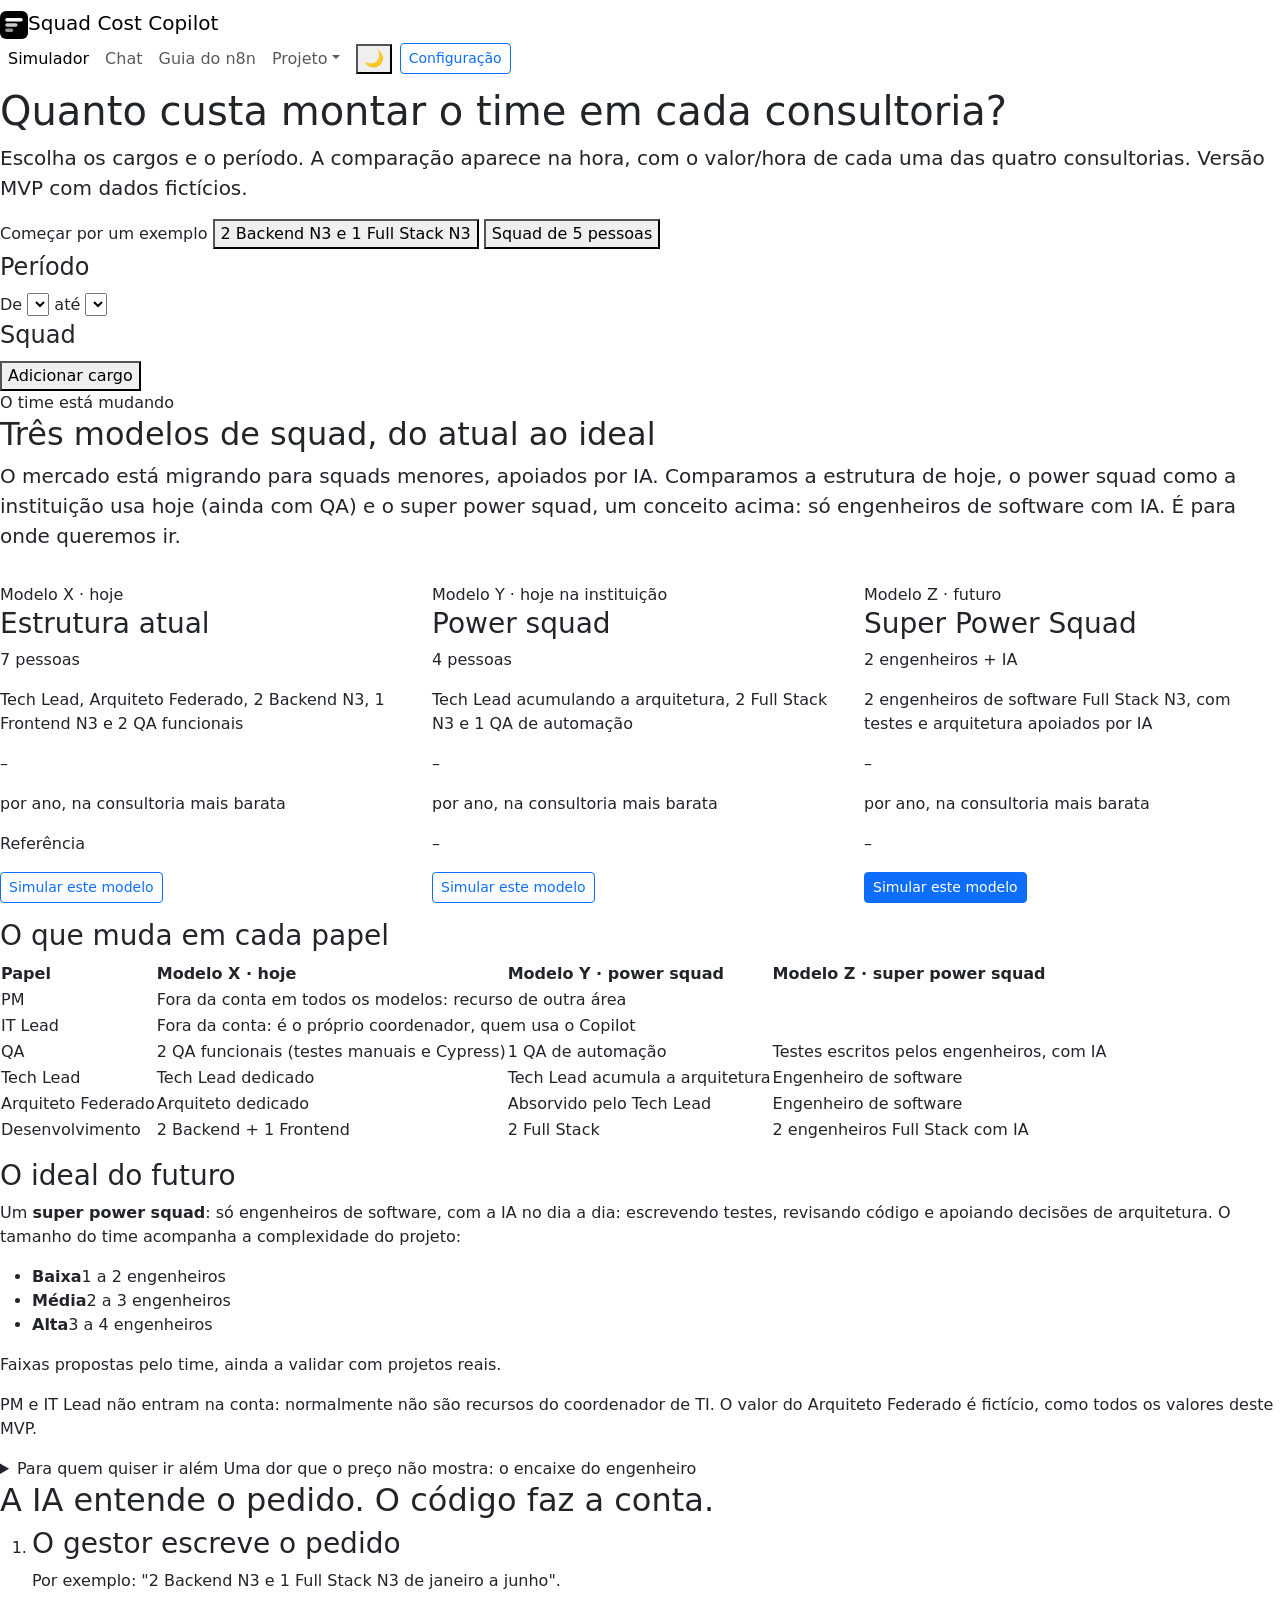
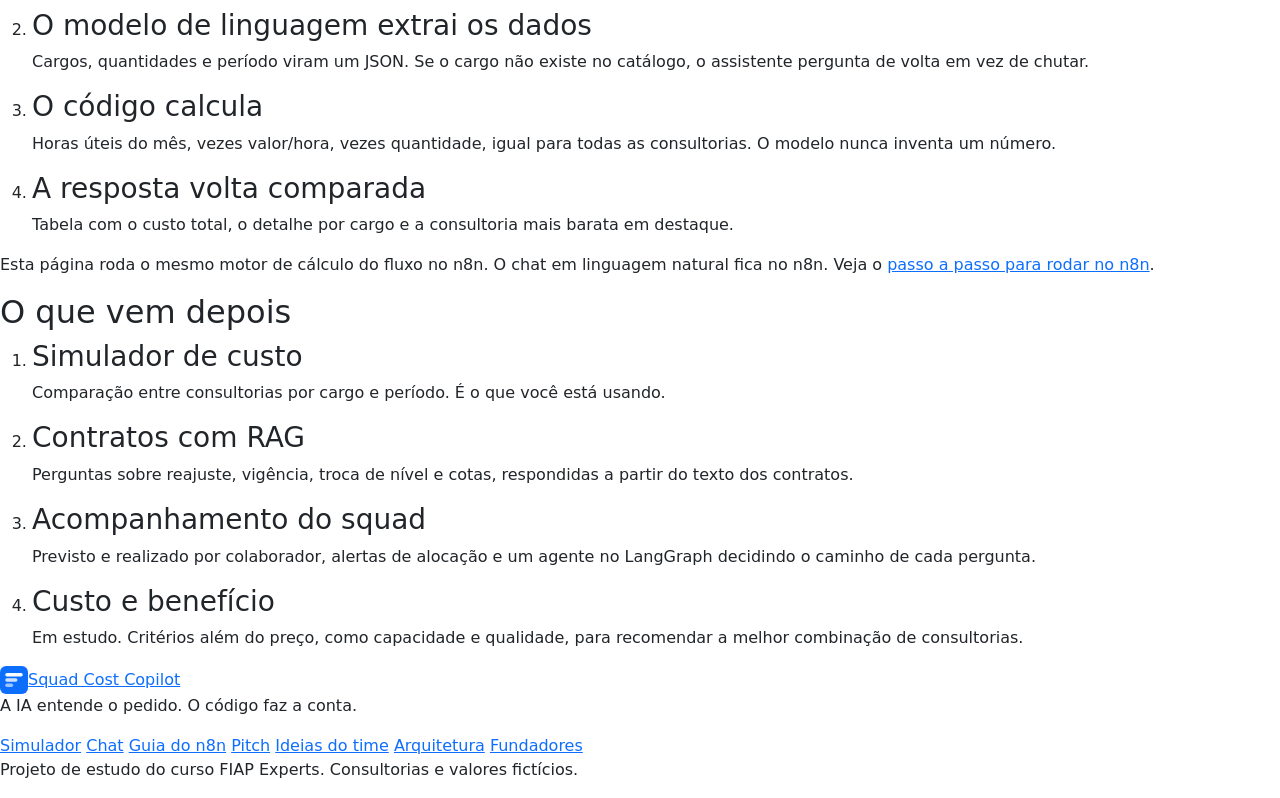
==== web/index.html @ 495649d3 "Adiciona versão agente da home e enxuga botões do simulador Cria web/agente.html, uma home com uma p" ====
<!doctype html>
<html lang="pt-BR">
<head>
  <meta charset="utf-8">
  <script>try{if(localStorage.getItem('tema')==='dark')document.documentElement.setAttribute('data-theme','dark')}catch(e){}</script>
  <meta name="viewport" content="width=device-width, initial-scale=1">
  <title>Squad Cost Copilot</title>
  <meta name="description" content="Compare o custo de montar um time em cada consultoria. A IA entende o pedido, o código faz a conta.">
  <meta property="og:title" content="Squad Cost Copilot">
  <meta property="og:description" content="Compare o custo de montar um time em cada consultoria. A IA entende o pedido, o código faz a conta.">
  <meta property="og:type" content="website">
  <link rel="icon" href="data:image/svg+xml,%3Csvg xmlns='http://www.w3.org/2000/svg' viewBox='0 0 32 32'%3E%3Crect width='32' height='32' rx='7' fill='%231F4FFF'/%3E%3Crect x='6' y='8' width='20' height='4' rx='2' fill='white'/%3E%3Crect x='6' y='14' width='14' height='4' rx='2' fill='white' opacity='.8'/%3E%3Crect x='6' y='20' width='9' height='4' rx='2' fill='white' opacity='.6'/%3E%3C/svg%3E">
  <link rel="preconnect" href="https://fonts.googleapis.com">
  <link rel="preconnect" href="https://fonts.gstatic.com" crossorigin>
  <link href="https://fonts.googleapis.com/css2?family=Bricolage+Grotesque:opsz,wght@12..96,500;12..96,700&family=Instrument+Sans:wght@400;500;600&display=swap" rel="stylesheet">
  <link href="https://cdn.jsdelivr.net/npm/bootstrap@5.3.3/dist/css/bootstrap.min.css" rel="stylesheet" integrity="sha384-QWTKZyjpPEjISv5WaRU9OFeRpok6YctnYmDr5pNlyT2bRjXh0JMhjY6hW+ALEwIH" crossorigin="anonymous">
  <link rel="stylesheet" href="style.css">
</head>
<body>
  <header class="topo sticky-top">
    <nav class="navbar navbar-expand-lg" aria-label="Principal">
      <div class="wrap">
        <a class="navbar-brand marca" href="index.html"><span class="logo"><svg width="28" height="28" viewBox="0 0 32 32" aria-hidden="true"><rect width="32" height="32" rx="7" fill="currentColor"/><rect x="6" y="8" width="20" height="4" rx="2" fill="#fff"/><rect x="6" y="14" width="14" height="4" rx="2" fill="#fff" opacity=".8"/><rect x="6" y="20" width="9" height="4" rx="2" fill="#fff" opacity=".6"/></svg></span>Squad Cost Copilot</a>
        <button class="navbar-toggler" type="button" data-bs-toggle="collapse" data-bs-target="#menu" aria-controls="menu" aria-expanded="false" aria-label="Abrir menu">
          <span class="navbar-toggler-icon"></span>
        </button>
        <div class="collapse navbar-collapse" id="menu">
          <ul class="navbar-nav ms-auto align-items-lg-center">
            <li class="nav-item"><a class="nav-link active" href="index.html" aria-current="page">Simulador</a></li>
            <li class="nav-item"><a class="nav-link" href="chat.html">Chat</a></li>
            <li class="nav-item"><a class="nav-link" href="guia-n8n.html">Guia do n8n</a></li>
            <li class="nav-item dropdown">
              <a class="nav-link dropdown-toggle" href="#" role="button" data-bs-toggle="dropdown" aria-expanded="false">Projeto</a>
              <ul class="dropdown-menu dropdown-menu-end">
                <li><a class="dropdown-item" href="pitch.html">Pitch</a></li>
                <li><a class="dropdown-item" href="ideias.html">Ideias do time</a></li>
                <li><a class="dropdown-item" href="arquitetura.html">Arquitetura</a></li>
                <li><a class="dropdown-item" href="equipe.html">Fundadores</a></li>
              </ul>
            </li>
            <li class="nav-item ms-lg-2"><button type="button" class="btn-tema" id="btn-tema" aria-label="Alternar tema claro e escuro">🌙</button></li>
            <li class="nav-item ms-lg-2"><a class="btn btn-sm btn-outline-primary btn-config" href="config.html">Configuração</a></li>
          </ul>
        </div>
      </div>
    </nav>
  </header>

  <main>
    <section class="hero wrap" aria-labelledby="titulo">
      <h1 id="titulo">Quanto custa montar o time em cada consultoria?</h1>
      <p class="lead">Escolha os cargos e o período. A comparação aparece na hora, com o valor/hora de cada uma das quatro consultorias. Versão MVP com dados fictícios.</p>

      <div class="simulador" id="simulador">
        <form class="painel entrada" id="form" onsubmit="return false" aria-label="Pedido de squad">
          <div class="exemplos">
            <span class="rotulo">Começar por um exemplo</span>
            <button type="button" class="chip" data-exemplo="pedido">2 Backend N3 e 1 Full Stack N3</button>
            <button type="button" class="chip" data-exemplo="squad">Squad de 5 pessoas</button>
          </div>

          <fieldset class="periodo">
            <legend>Período</legend>
            <label>De
              <select id="mes-ini"></select>
            </label>
            <label>até
              <select id="mes-fim"></select>
            </label>
          </fieldset>

          <fieldset class="squad">
            <legend>Squad</legend>
            <div id="linhas"></div>
            <button type="button" class="btn-sec" id="add">Adicionar cargo</button>
          </fieldset>
        </form>

        <div class="painel saida" aria-live="polite" id="saida"></div>
      </div>
    </section>

    <section class="formatos wrap" id="formatos" aria-labelledby="t-formatos">
      <span class="sobretitulo">O time está mudando</span>
      <h2 id="t-formatos">Três modelos de squad, do atual ao ideal</h2>
      <p class="lead">O mercado está migrando para squads menores, apoiados por IA. Comparamos a estrutura de hoje, o <strong>power squad</strong> como a instituição usa hoje (ainda com QA) e o <strong>super power squad</strong>, um conceito acima: só engenheiros de software com IA. É para onde queremos ir.</p>

      <div class="row g-3 mt-2">
        <div class="col-lg-4">
          <div class="painel formato">
            <span class="rotulo">Modelo X · hoje</span>
            <h3>Estrutura atual</h3>
            <p class="formato-pessoas">7 pessoas</p>
            <p>Tech Lead, Arquiteto Federado, 2 Backend N3, 1 Frontend N3 e 2 QA funcionais</p>
            <p class="formato-custo" id="custo-x">–</p>
            <p class="formato-legenda">por ano, na consultoria mais barata</p>
            <p class="formato-dif formato-ref">Referência</p>
            <button type="button" class="btn btn-outline-primary btn-sm" data-exemplo="x" data-rolar>Simular este modelo</button>
          </div>
        </div>
        <div class="col-lg-4">
          <div class="painel formato">
            <span class="rotulo">Modelo Y · hoje na instituição</span>
            <h3>Power squad</h3>
            <p class="formato-pessoas">4 pessoas</p>
            <p>Tech Lead acumulando a arquitetura, 2 Full Stack N3 e 1 QA de automação</p>
            <p class="formato-custo" id="custo-y">–</p>
            <p class="formato-legenda">por ano, na consultoria mais barata</p>
            <p class="formato-dif" id="dif-y">–</p>
            <button type="button" class="btn btn-outline-primary btn-sm" data-exemplo="y" data-rolar>Simular este modelo</button>
          </div>
        </div>
        <div class="col-lg-4">
          <div class="painel formato formato-destaque">
            <span class="rotulo">Modelo Z · futuro</span>
            <h3>Super Power Squad</h3>
            <p class="formato-pessoas">2 engenheiros + IA</p>
            <p>2 engenheiros de software Full Stack N3, com testes e arquitetura apoiados por IA</p>
            <p class="formato-custo" id="custo-z">–</p>
            <p class="formato-legenda">por ano, na consultoria mais barata</p>
            <p class="formato-dif" id="dif-z">–</p>
            <button type="button" class="btn btn-primary btn-sm" data-exemplo="z" data-rolar>Simular este modelo</button>
          </div>
        </div>
      </div>

      <div class="painel de-para mt-3">
        <h3>O que muda em cada papel</h3>
        <table class="tabela-ideias tabela-modelos">
          <thead><tr><th>Papel</th><th>Modelo X · hoje</th><th>Modelo Y · power squad</th><th>Modelo Z · super power squad</th></tr></thead>
          <tbody>
            <tr><td>PM</td><td colspan="3" class="fora">Fora da conta em todos os modelos: recurso de outra área</td></tr>
            <tr><td>IT Lead</td><td colspan="3" class="fora">Fora da conta: é o próprio coordenador, quem usa o Copilot</td></tr>
            <tr><td>QA</td><td>2 QA funcionais (testes manuais e Cypress)</td><td>1 QA de automação</td><td class="eng">Testes escritos pelos engenheiros, com IA</td></tr>
            <tr><td>Tech Lead</td><td>Tech Lead dedicado</td><td>Tech Lead acumula a arquitetura</td><td class="eng">Engenheiro de software</td></tr>
            <tr><td>Arquiteto Federado</td><td>Arquiteto dedicado</td><td>Absorvido pelo Tech Lead</td><td class="eng">Engenheiro de software</td></tr>
            <tr><td>Desenvolvimento</td><td>2 Backend + 1 Frontend</td><td>2 Full Stack</td><td class="eng">2 engenheiros Full Stack com IA</td></tr>
          </tbody>
        </table>
      </div>

      <div class="painel ideal mt-3">
        <h3>O ideal do futuro</h3>
        <p>Um <strong>super power squad</strong>: só engenheiros de software, com a IA no dia a dia: escrevendo testes, revisando código e apoiando decisões de arquitetura. O tamanho do time acompanha a complexidade do projeto:</p>
        <ul class="complexidade">
          <li><strong>Baixa</strong><span>1 a 2 engenheiros</span></li>
          <li><strong>Média</strong><span>2 a 3 engenheiros</span></li>
          <li><strong>Alta</strong><span>3 a 4 engenheiros</span></li>
        </ul>
        <p class="formato-legenda">Faixas propostas pelo time, ainda a validar com projetos reais.</p>
      </div>

      <p class="nota">PM e IT Lead não entram na conta: normalmente não são recursos do coordenador de TI. O valor do Arquiteto Federado é fictício, como todos os valores deste MVP.</p>

      <details class="painel ressalva">
        <summary>
          <span class="sobretitulo">Para quem quiser ir além</span>
          <span class="ressalva-titulo">Uma dor que o preço não mostra: o encaixe do engenheiro</span>
        </summary>
        <div class="ressalva-corpo">
          <p>No modelo de consultoria, o coordenador não entrevista o engenheiro que vai ser alocado. Às vezes chega alguém com um perfil que não atende aquele projeto: stack diferente, senioridade abaixo do esperado ou pouca experiência no domínio do negócio.</p>
          <p>Esse custo não aparece no valor/hora, mas existe:</p>
          <ul>
            <li>semanas de adaptação antes de o engenheiro entregar;</li>
            <li>retrabalho e atraso no épico;</li>
            <li>pedido de substituição e um novo período de adaptação.</li>
          </ul>
          <p>No super power squad, com dois ou três engenheiros, uma alocação errada pesa ainda mais: é um terço ou metade do time.</p>
          <p><strong>Como o Copilot pode ajudar no futuro:</strong> registrar o histórico de entrega por consultoria e por perfil, descrever o projeto (stack, domínio, complexidade) junto com o pedido e somar esse histórico ao preço na hora de recomendar. É o caminho para o melhor custo-benefício, não só o menor preço.</p>
          <p class="ressalva-aviso"><strong>Ressalva:</strong> isso ainda não está no MVP. O objetivo é avaliar a aderência da alocação ao projeto, não avaliar pessoas. Qualquer registro desse tipo precisa respeitar o contrato com as consultorias e a LGPD, e deve ser alinhado com RH e jurídico antes.</p>
        </div>
      </details>
    </section>

    <section class="como wrap" id="como" aria-labelledby="t-como">
      <h2 id="t-como">A IA entende o pedido. O código faz a conta.</h2>
      <ol class="passos">
        <li>
          <h3>O gestor escreve o pedido</h3>
          <p>Por exemplo: "2 Backend N3 e 1 Full Stack N3 de janeiro a junho".</p>
        </li>
        <li>
          <h3>O modelo de linguagem extrai os dados</h3>
          <p>Cargos, quantidades e período viram um JSON. Se o cargo não existe no catálogo, o assistente pergunta de volta em vez de chutar.</p>
        </li>
        <li>
          <h3>O código calcula</h3>
          <p>Horas úteis do mês, vezes valor/hora, vezes quantidade, igual para todas as consultorias. O modelo nunca inventa um número.</p>
        </li>
        <li>
          <h3>A resposta volta comparada</h3>
          <p>Tabela com o custo total, o detalhe por cargo e a consultoria mais barata em destaque.</p>
        </li>
      </ol>
      <p class="nota">Esta página roda o mesmo motor de cálculo do fluxo no n8n. O chat em linguagem natural fica no n8n. Veja o <a href="guia-n8n.html">passo a passo para rodar no n8n</a>.</p>
    </section>

    <section class="rota wrap" aria-labelledby="t-rota">
      <h2 id="t-rota">O que vem depois</h2>
      <ol class="linha-tempo">
        <li class="feito">
          <h3>Simulador de custo</h3>
          <p>Comparação entre consultorias por cargo e período. É o que você está usando.</p>
        </li>
        <li>
          <h3>Contratos com RAG</h3>
          <p>Perguntas sobre reajuste, vigência, troca de nível e cotas, respondidas a partir do texto dos contratos.</p>
        </li>
        <li>
          <h3>Acompanhamento do squad</h3>
          <p>Previsto e realizado por colaborador, alertas de alocação e um agente no LangGraph decidindo o caminho de cada pergunta.</p>
        </li>
        <li>
          <h3>Custo e benefício</h3>
          <p>Em estudo. Critérios além do preço, como capacidade e qualidade, para recomendar a melhor combinação de consultorias.</p>
        </li>
      </ol>
    </section>
  </main>

  <footer class="rodape">
    <div class="wrap rodape-grid">
      <div>
        <a class="marca" href="index.html"><span class="logo"><svg width="28" height="28" viewBox="0 0 32 32" aria-hidden="true"><rect width="32" height="32" rx="7" fill="currentColor"/><rect x="6" y="8" width="20" height="4" rx="2" fill="#fff"/><rect x="6" y="14" width="14" height="4" rx="2" fill="#fff" opacity=".8"/><rect x="6" y="20" width="9" height="4" rx="2" fill="#fff" opacity=".6"/></svg></span>Squad Cost Copilot</a>
        <p>A IA entende o pedido. O código faz a conta.</p>
      </div>
      <nav aria-label="Rodapé" class="rodape-links">
        <a href="index.html">Simulador</a>
        <a href="chat.html">Chat</a>
        <a href="guia-n8n.html">Guia do n8n</a>
        <a href="pitch.html">Pitch</a>
        <a href="ideias.html">Ideias do time</a>
        <a href="arquitetura.html">Arquitetura</a>
        <a href="equipe.html">Fundadores</a>
      </nav>
      <p class="rodape-nota">Projeto de estudo do curso FIAP Experts. Consultorias e valores fictícios.</p>
    </div>
  </footer>

  <script src="data.js"></script>
  <script src="simulador.js"></script>
  <script src="app.js"></script>
  <script>(function(){var b=document.getElementById('btn-tema'),r=document.documentElement;function sync(){var d=r.getAttribute('data-theme')==='dark';b.textContent=d?'☀️':'🌙';b.setAttribute('aria-pressed',d)}sync();b.addEventListener('click',function(){var d=r.getAttribute('data-theme')!=='dark';if(d)r.setAttribute('data-theme','dark');else r.removeAttribute('data-theme');try{localStorage.setItem('tema',d?'dark':'light')}catch(e){}sync()})})();</script>
  <script src="https://cdn.jsdelivr.net/npm/bootstrap@5.3.3/dist/js/bootstrap.bundle.min.js" integrity="sha384-YvpcrYf0tY3lHB60NNkmXc5s9fDVZLESaAA55NDzOxhy9GkcIdslK1eN7N6jIeHz" crossorigin="anonymous"></script>
</body>
</html>
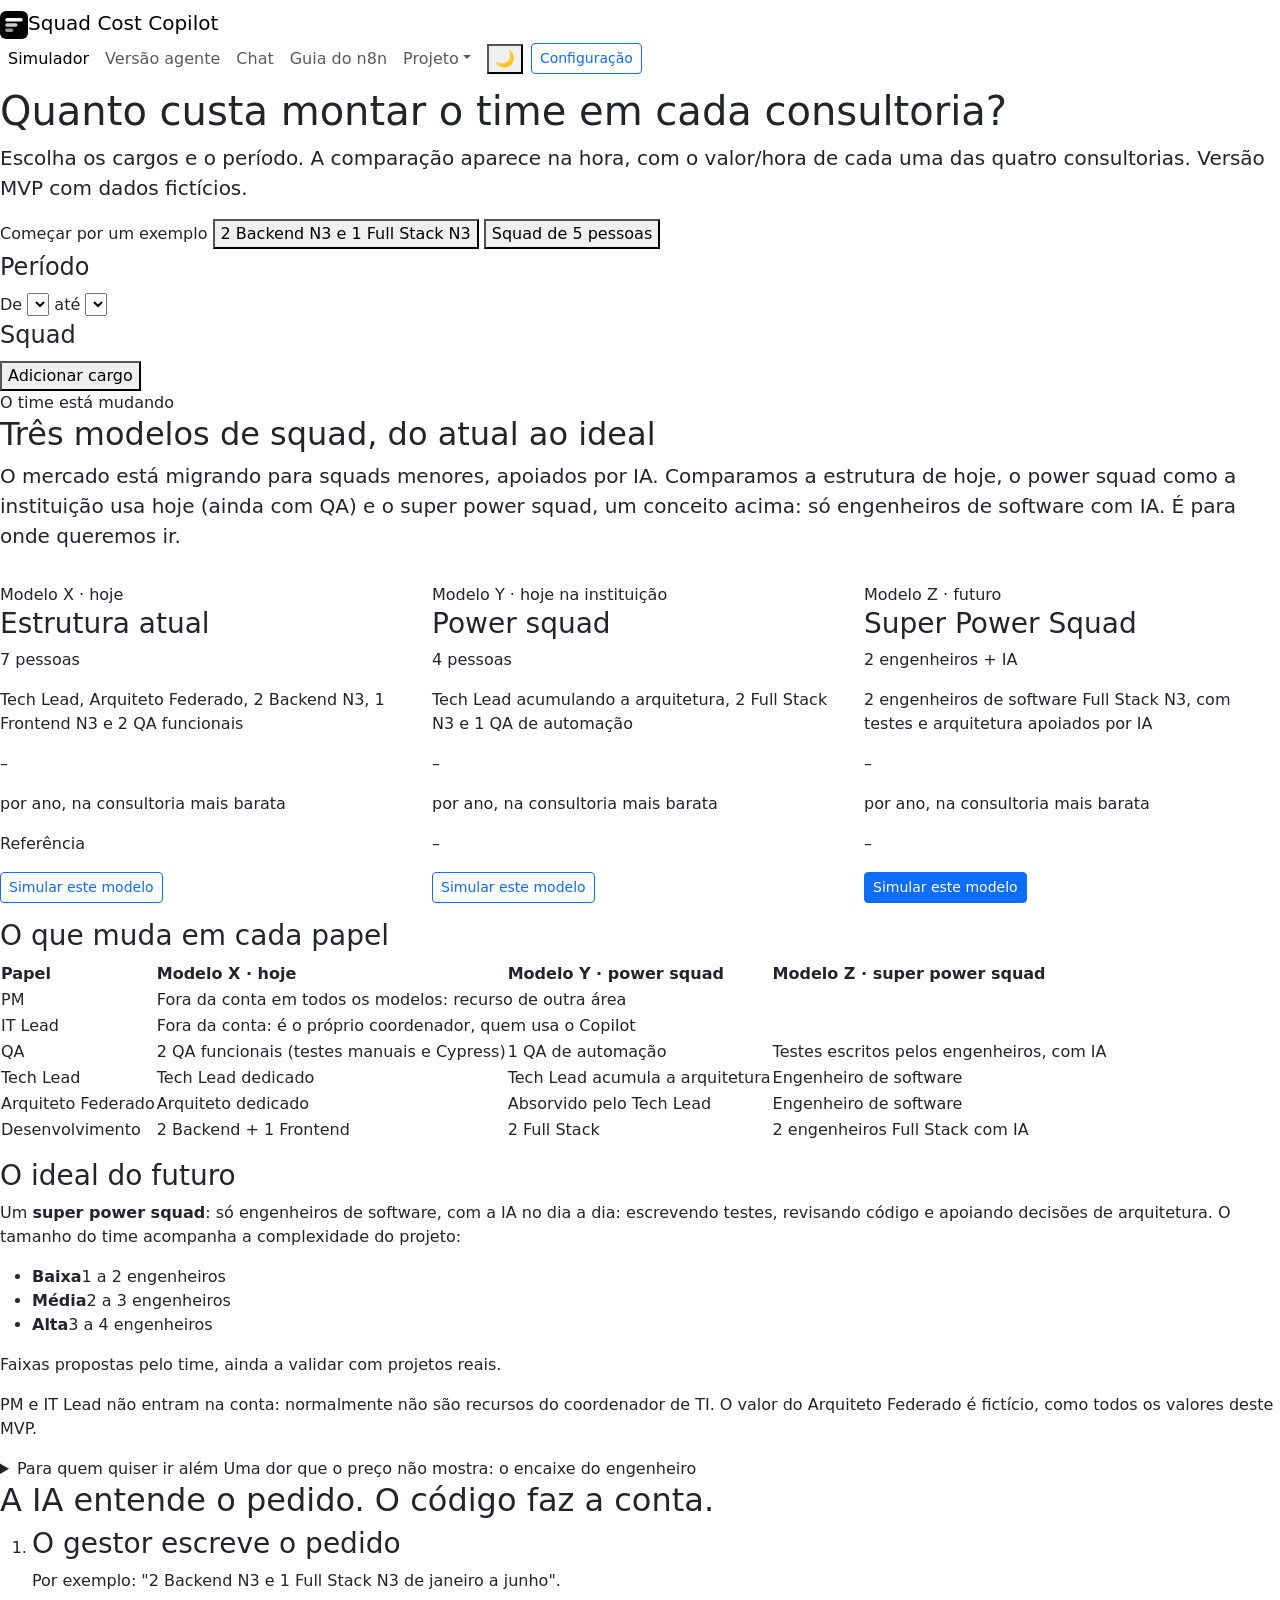
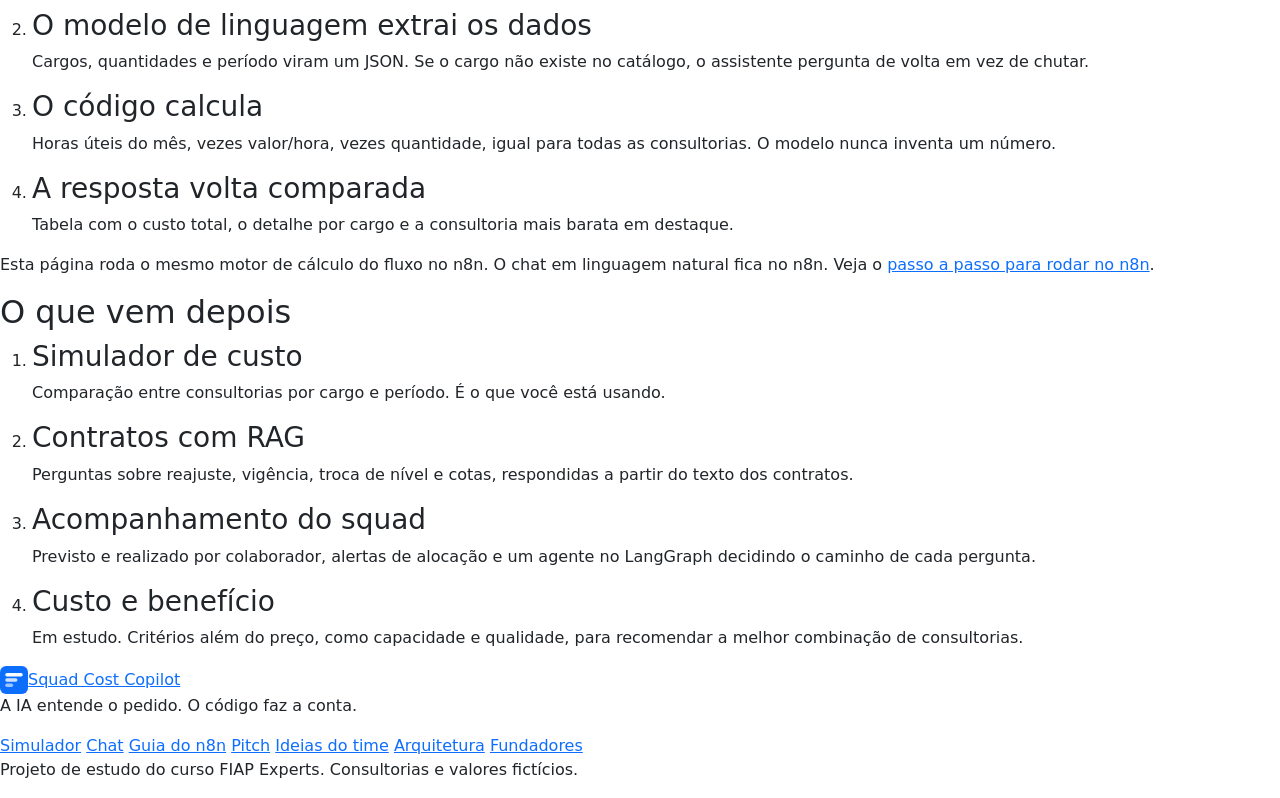
==== commit 4dff0d9f: "Linka a versão agente na navegação da home Co-Authored-By: Claude Haiku 5.5 <noreply@anthropic.com>" ====
--- a/web/index.html
+++ b/web/index.html
@@ -27,6 +27,7 @@
         <div class="collapse navbar-collapse" id="menu">
           <ul class="navbar-nav ms-auto align-items-lg-center">
             <li class="nav-item"><a class="nav-link active" href="index.html" aria-current="page">Simulador</a></li>
+            <li class="nav-item"><a class="nav-link" href="agente.html">Versão agente</a></li>
             <li class="nav-item"><a class="nav-link" href="chat.html">Chat</a></li>
             <li class="nav-item"><a class="nav-link" href="guia-n8n.html">Guia do n8n</a></li>
             <li class="nav-item dropdown">
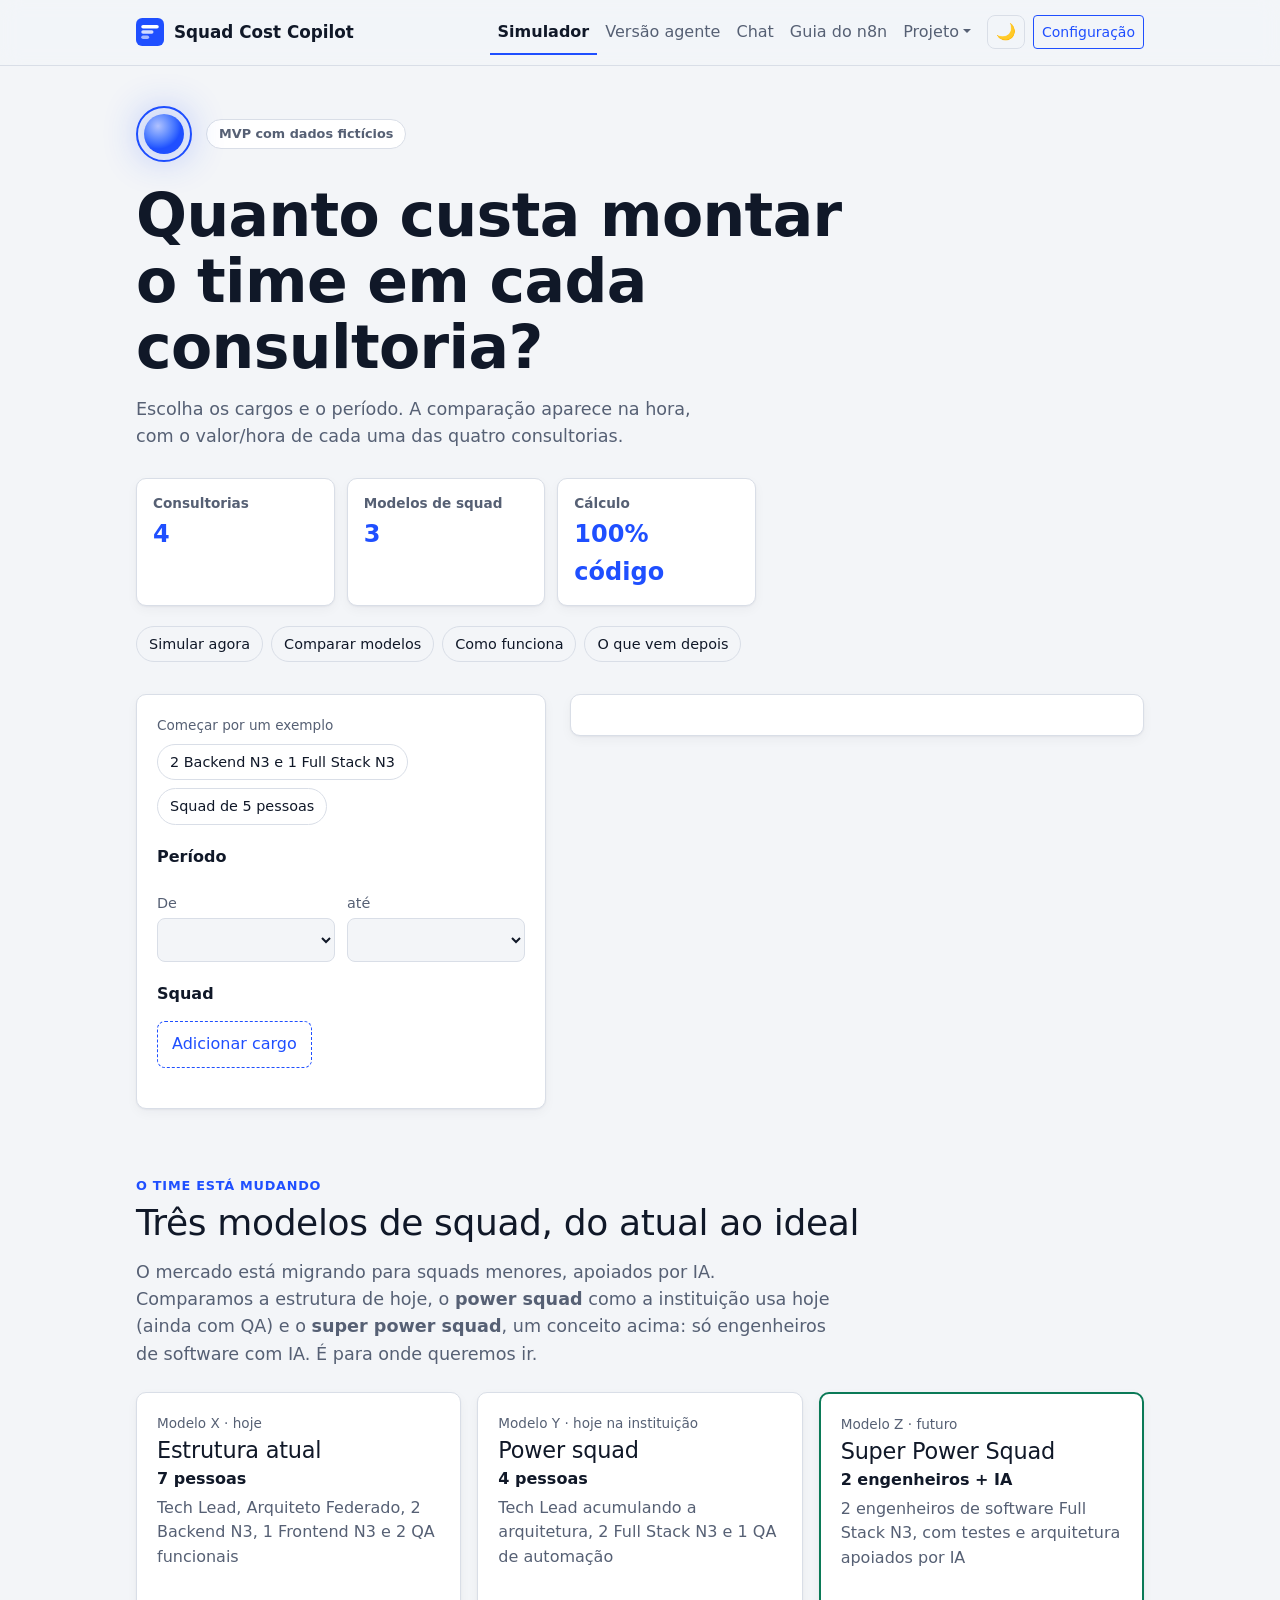
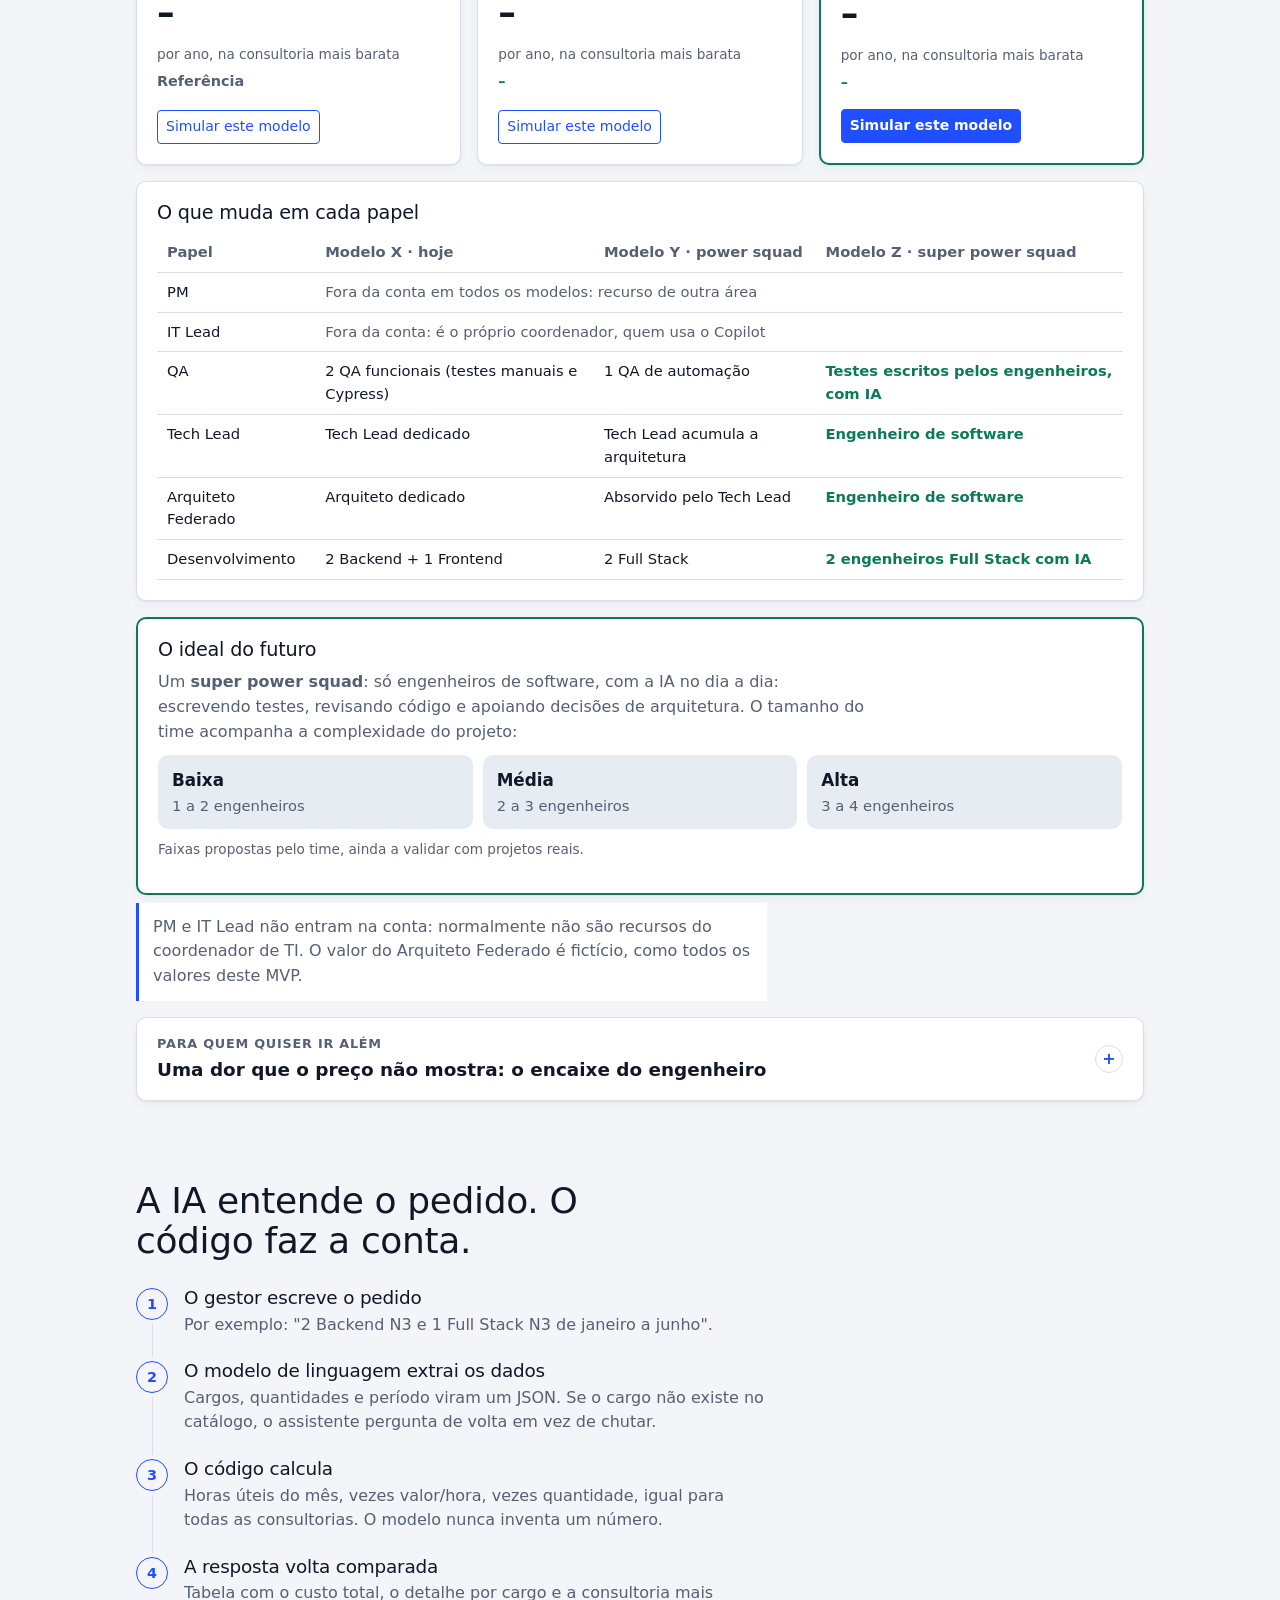
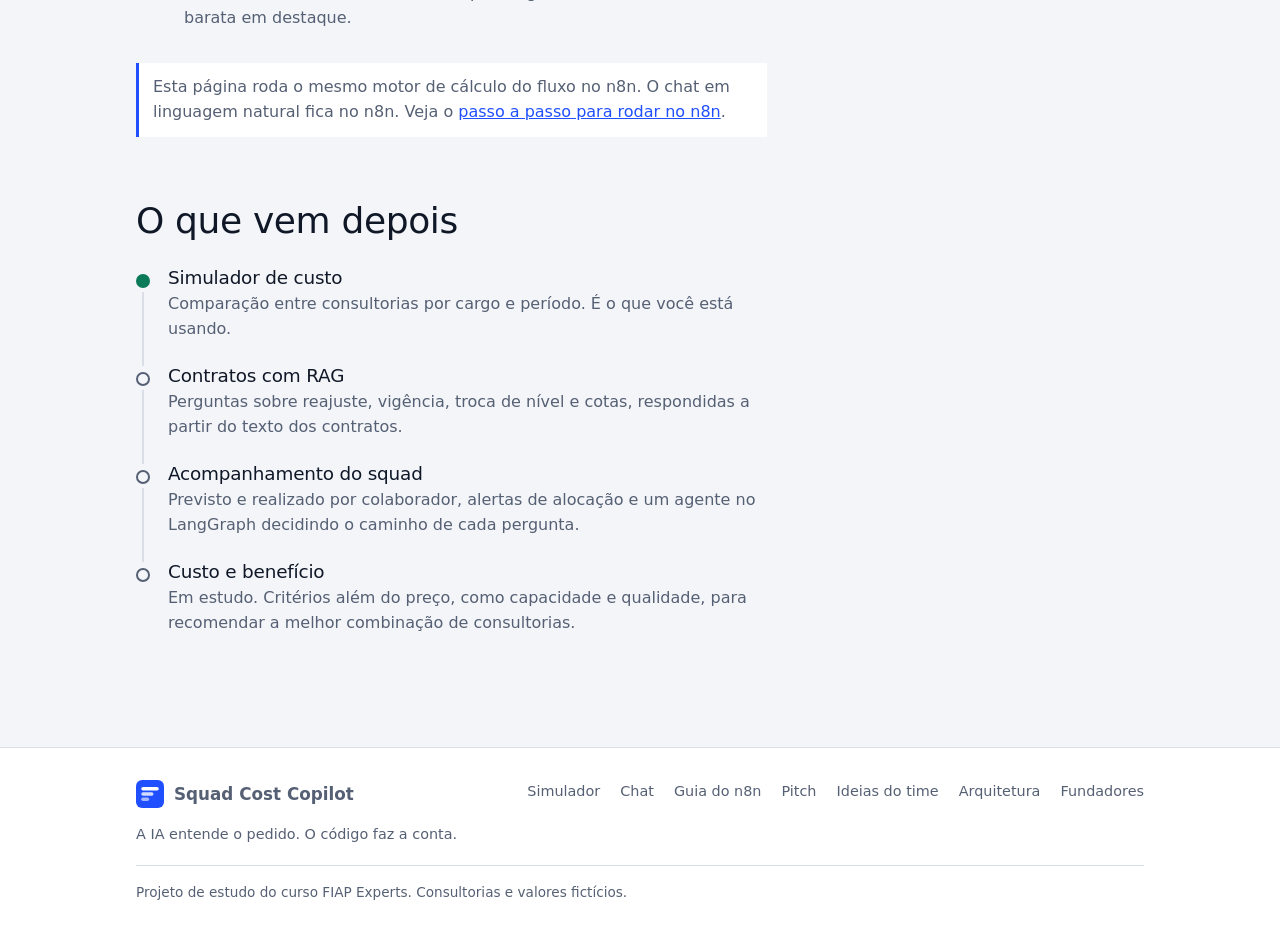
==== commit b8cf9df9: "Melhora o front da home com hero em orbe, números e atalhos Inspirado no modelo Recompila: orbe anim" ====
--- a/web/index.html
+++ b/web/index.html
@@ -49,8 +49,25 @@
 
   <main>
     <section class="hero wrap" aria-labelledby="titulo">
+      <div class="hero-topo">
+        <div class="orbe" aria-hidden="true"><span class="anel"></span><span class="bola"></span></div>
+        <span class="selo-hero">MVP com dados fictícios</span>
+      </div>
       <h1 id="titulo">Quanto custa montar o time em cada consultoria?</h1>
-      <p class="lead">Escolha os cargos e o período. A comparação aparece na hora, com o valor/hora de cada uma das quatro consultorias. Versão MVP com dados fictícios.</p>
+      <p class="lead">Escolha os cargos e o período. A comparação aparece na hora, com o valor/hora de cada uma das quatro consultorias.</p>
+
+      <dl class="numeros" aria-label="Resumo do simulador">
+        <div><dt>Consultorias</dt><dd>4</dd></div>
+        <div><dt>Modelos de squad</dt><dd>3</dd></div>
+        <div><dt>Cálculo</dt><dd>100% código</dd></div>
+      </dl>
+
+      <nav class="atalhos-hero" aria-label="Ir para uma seção">
+        <a class="chip" href="#simulador">Simular agora</a>
+        <a class="chip" href="#formatos">Comparar modelos</a>
+        <a class="chip" href="#como">Como funciona</a>
+        <a class="chip" href="#rota">O que vem depois</a>
+      </nav>
 
       <div class="simulador" id="simulador">
         <form class="painel entrada" id="form" onsubmit="return false" aria-label="Pedido de squad">
--- a/web/style.css
+++ b/web/style.css
@@ -0,0 +1,548 @@
+:root {
+  --bg: #f3f5f8;
+  --surface: #ffffff;
+  --ink: #101828;
+  --muted: #566074;
+  --line: #d9dee7;
+  --accent: #1f4fff;
+  --accent-ink: #ffffff;
+  --good: #0b7a57;
+  --track: #e7ebf2;
+  --ca: #1f4fff;
+  --cb: #0e8f9b;
+  --cc: #b9720a;
+  --cd: #b02f5c;
+  --r: 10px;
+  --body: "Instrument Sans", system-ui, -apple-system, "Segoe UI", Roboto, sans-serif;
+  --display: "Bricolage Grotesque", var(--body);
+  color-scheme: light;
+}
+
+:root[data-theme="dark"] {
+  color-scheme: dark;
+  --bg: #0c1220;
+  --surface: #131b2e;
+  --ink: #e8ecf4;
+  --muted: #9aa6bc;
+  --line: #25304a;
+  --accent: #6d8bff;
+  --accent-ink: #0c1220;
+  --good: #4fd1a1;
+  --track: #1b2640;
+  --ca: #6d8bff;
+  --cb: #35c3d0;
+  --cc: #e0a03c;
+  --cd: #e0628f;
+}
+
+* { box-sizing: border-box; }
+
+html { -webkit-text-size-adjust: 100%; }
+
+body {
+  margin: 0;
+  background: var(--bg);
+  color: var(--ink);
+  font-family: var(--body);
+  font-size: 1rem;
+  line-height: 1.55;
+  font-variant-numeric: tabular-nums;
+}
+
+.wrap {
+  width: 100%;
+  max-width: 1040px;
+  margin-inline: auto;
+  padding-inline: 16px;
+}
+
+h1, h2, h3 { font-family: var(--display); margin: 0; line-height: 1.1; letter-spacing: -0.01em; }
+p { margin: 0; }
+
+:focus-visible { outline: 3px solid var(--accent); outline-offset: 2px; }
+
+
+/* hero */
+.hero { padding-block: 40px 56px; }
+.hero h1 { font-size: clamp(2rem, 7vw, 3.75rem); font-weight: 700; max-width: 20ch; }
+.lead { margin-top: 16px; max-width: 52ch; color: var(--muted); font-size: 1.1rem; }
+
+/* simulador */
+.simulador { margin-top: 32px; display: grid; grid-template-columns: minmax(0, 1fr); gap: 16px; }
+.simulador > * { min-width: 0; }
+@media (min-width: 880px) {
+  .simulador { grid-template-columns: minmax(0, 5fr) minmax(0, 7fr); align-items: start; gap: 24px; }
+}
+
+.painel { background: var(--surface); border: 1px solid var(--line); border-radius: var(--r); padding: 20px; }
+
+.rotulo { display: block; font-size: 0.85rem; color: var(--muted); margin-bottom: 8px; }
+.exemplos { display: flex; flex-wrap: wrap; gap: 8px; align-items: center; margin-bottom: 20px; }
+.exemplos .rotulo { width: 100%; margin: 0; }
+
+.chip {
+  font: inherit; font-size: 0.9rem; color: var(--ink);
+  background: transparent; border: 1px solid var(--line); border-radius: 999px;
+  padding: 6px 12px; cursor: pointer; min-height: 36px;
+}
+.chip:hover { border-color: var(--accent); }
+
+fieldset { border: 0; padding: 0; margin: 0 0 20px; min-width: 0; }
+legend { font-weight: 600; margin-bottom: 10px; padding: 0; }
+
+.periodo { display: flex; flex-wrap: wrap; gap: 12px; align-items: end; }
+.periodo legend { width: 100%; float: left; }
+.periodo label { display: grid; gap: 4px; font-size: 0.9rem; color: var(--muted); flex: 1 1 120px; }
+
+select, input[type="number"] {
+  font: inherit; color: var(--ink); background: var(--bg);
+  border: 1px solid var(--line); border-radius: 8px;
+  padding: 10px 12px; min-height: 44px; width: 100%;
+}
+select:hover, input[type="number"]:hover { border-color: var(--muted); }
+
+.linha {
+  display: grid; grid-template-columns: 1fr 44px; gap: 8px; align-items: end;
+  padding-bottom: 14px; margin-bottom: 14px; border-bottom: 1px solid var(--line);
+}
+.linha .cargo-sel { grid-column: 1 / -1; }
+.linha .qtd { display: grid; gap: 4px; font-size: 0.9rem; color: var(--muted); }
+.linha .remover {
+  font: inherit; font-size: 1.25rem; line-height: 1; color: var(--muted);
+  background: transparent; border: 1px solid var(--line); border-radius: 8px; cursor: pointer;
+  min-height: 44px;
+}
+.linha .remover:hover { color: var(--cd); border-color: var(--cd); }
+
+.btn-sec {
+  font: inherit; font-weight: 500; color: var(--accent);
+  background: transparent; border: 1px dashed var(--accent); border-radius: 8px;
+  padding: 10px 14px; cursor: pointer; min-height: 44px; margin-top: 4px;
+}
+.btn-sec:hover { background: color-mix(in srgb, var(--accent) 8%, transparent); }
+
+/* saída */
+.saida h2 { font-size: 1.35rem; }
+.resumo { margin-top: 6px; color: var(--muted); font-size: 0.95rem; }
+
+.barras { list-style: none; padding: 0; margin: 20px 0 0; display: grid; gap: 18px; }
+.barra-topo { display: flex; justify-content: space-between; align-items: baseline; gap: 12px; }
+.barra-nome { display: flex; align-items: center; gap: 8px; font-weight: 600; }
+.ponto { width: 10px; height: 10px; border-radius: 50%; flex: none; }
+.barra-total { font-family: var(--display); font-weight: 700; font-size: 1.4rem; white-space: nowrap; }
+.trilho { margin-top: 8px; height: 14px; background: var(--track); border-radius: 7px; overflow: hidden; }
+.preenche { height: 100%; border-radius: 7px; width: 0; transition: width 0.45s ease; }
+.barra-nota { margin-top: 6px; font-size: 0.9rem; color: var(--muted); }
+.barra-nota.melhor { color: var(--good); font-weight: 600; }
+
+details.detalhe { margin-top: 24px; border-top: 1px solid var(--line); padding-top: 16px; }
+details.detalhe summary { cursor: pointer; font-weight: 600; min-height: 32px; }
+.rolagem { overflow-x: auto; margin-top: 12px; }
+table { border-collapse: collapse; width: 100%; font-size: 0.9rem; min-width: 520px; }
+th, td { padding: 8px 10px; border-bottom: 1px solid var(--line); text-align: right; white-space: nowrap; }
+th:first-child, td:first-child { text-align: left; white-space: normal; }
+thead th { color: var(--muted); font-weight: 600; }
+
+.vazio, .erro { margin: 0; color: var(--muted); }
+.erro-lista { margin: 12px 0 0; padding-left: 20px; color: var(--cd); }
+
+/* como funciona */
+.como { padding-block: 24px 56px; }
+.como h2, .rota h2 { font-size: clamp(1.5rem, 4.5vw, 2.25rem); max-width: 24ch; }
+.passos { list-style: none; counter-reset: p; margin: 28px 0 0; padding: 0; display: grid; gap: 0; max-width: 62ch; }
+.passos li { counter-increment: p; position: relative; padding: 0 0 24px 48px; }
+.passos li::before {
+  content: counter(p); position: absolute; left: 0; top: 0;
+  width: 32px; height: 32px; border-radius: 50%; border: 1px solid var(--accent); color: var(--accent);
+  display: grid; place-items: center; font-weight: 600; font-size: 0.9rem; background: var(--bg);
+}
+.passos li:not(:last-child)::after {
+  content: ""; position: absolute; left: 15.5px; top: 36px; bottom: 4px; width: 1px; background: var(--line);
+}
+.passos h3, .linha-tempo h3 { font-size: 1.15rem; margin-bottom: 4px; }
+.passos p, .linha-tempo p { color: var(--muted); }
+.nota { margin-top: 8px; padding: 12px 14px; border-left: 3px solid var(--accent); background: var(--surface); max-width: 62ch; color: var(--muted); }
+
+/* roadmap */
+.rota { padding-block: 8px 64px; }
+.linha-tempo { list-style: none; margin: 28px 0 0; padding: 0; max-width: 62ch; }
+.linha-tempo li { position: relative; padding: 0 0 24px 32px; }
+.linha-tempo li::before {
+  content: ""; position: absolute; left: 0; top: 6px; width: 14px; height: 14px; border-radius: 50%;
+  border: 2px solid var(--muted); background: var(--bg);
+}
+.linha-tempo li.feito::before { background: var(--good); border-color: var(--good); }
+.linha-tempo li:not(:last-child)::after {
+  content: ""; position: absolute; left: 6px; top: 24px; bottom: 0; width: 2px; background: var(--line);
+}
+
+
+@media (max-width: 480px) {
+  .painel { padding: 16px; }
+  .barra-total { font-size: 1.2rem; }
+  .aviso { font-size: 0.8rem; }
+}
+
+@media (prefers-reduced-motion: reduce) {
+  .preenche { transition: none; }
+}
+
+
+a { color: var(--accent); }
+.rodape a { color: inherit; }
+
+/* página do guia */
+.guia .hero { padding-bottom: 32px; }
+.guia .hero h1 { font-size: clamp(1.9rem, 6vw, 3rem); max-width: 22ch; }
+.atalhos { display: flex; flex-wrap: wrap; gap: 8px; margin-top: 20px; }
+a.chip { text-decoration: none; display: inline-flex; align-items: center; }
+.titulo-secao { font-size: clamp(1.5rem, 4.5vw, 2.25rem); max-width: 28ch; }
+.guia section.wrap { padding-bottom: 56px; }
+
+.etapas { max-width: 760px; grid-template-columns: minmax(0, 1fr); }
+.etapas > li { min-width: 0; }
+.etapas h3 { font-size: 1.2rem; }
+.etapas p { margin: 0 0 12px; }
+.etapas p:last-child { margin-bottom: 0; }
+.etapas table { min-width: 0; }
+.etapas .nota { margin-top: 12px; }
+.etapas .detalhe { margin-top: 12px; padding-top: 12px; }
+
+code {
+  font-family: ui-monospace, SFMono-Regular, Menlo, Consolas, monospace;
+  font-size: 0.88em; background: var(--track); padding: 1px 6px; border-radius: 5px;
+  overflow-wrap: anywhere;
+}
+
+.codigo { position: relative; margin: 12px 0; }
+.codigo pre {
+  margin: 0; padding: 12px 88px 12px 14px; background: var(--surface);
+  border: 1px solid var(--line); border-radius: 8px; overflow-x: auto;
+  font: 0.85rem/1.55 ui-monospace, SFMono-Regular, Menlo, Consolas, monospace;
+  white-space: pre; tab-size: 2; color: var(--ink);
+}
+.codigo pre.rolavel { padding: 12px 14px; max-height: 320px; overflow: auto; }
+.copiar + pre.rolavel { padding-top: 44px; }
+#cod-prompt { white-space: pre-wrap; overflow-wrap: anywhere; }
+.copiar {
+  position: absolute; top: 8px; right: 8px; z-index: 1;
+  font: inherit; font-size: 0.85rem; font-weight: 500; color: var(--accent);
+  background: var(--surface); border: 1px solid var(--line); border-radius: 6px;
+  padding: 4px 10px; min-height: 32px; cursor: pointer;
+}
+.copiar:hover { border-color: var(--accent); }
+.copiar.ok { color: var(--good); border-color: var(--good); }
+.codigo > .copiar:only-child { position: static; min-height: 44px; padding: 8px 14px; }
+
+.problemas { max-width: 70ch; margin: 24px 0 0; }
+.problemas dt { font-weight: 600; margin-top: 20px; }
+.problemas dd { margin: 4px 0 0; color: var(--muted); }
+
+.motivos { list-style: none; margin: 24px 0 0; padding: 0; max-width: 70ch; }
+.motivos li { padding: 16px 0; border-top: 1px solid var(--line); }
+.motivos li:last-child { border-bottom: 1px solid var(--line); }
+.motivos h3 { font-size: 1.15rem; margin-bottom: 4px; }
+.motivos p { color: var(--muted); }
+.subtitulo { font-size: 1.3rem; margin-top: 40px; }
+.refs { margin: 12px 0 0; padding-left: 20px; max-width: 70ch; }
+.refs li { margin-bottom: 6px; overflow-wrap: anywhere; }
+
+/* chat e configuração */
+.pagina { padding-block: 40px 56px; display: grid; gap: 16px; }
+.pagina > * { min-width: 0; }
+.pagina h1 { font-size: clamp(1.8rem, 5vw, 2.75rem); font-weight: 700; }
+.pagina .lead { margin-top: 0; }
+.chat { display: grid; gap: 16px; }
+.chat-log { display: flex; flex-direction: column; gap: 10px; min-height: 220px; max-height: 60vh; overflow-y: auto; }
+.chat-log:empty::before { content: "As respostas do n8n aparecem aqui."; color: var(--muted); margin: auto; }
+.bolha { max-width: 85%; padding: 10px 14px; border-radius: var(--r); white-space: pre-wrap; overflow-wrap: anywhere; }
+.bolha.eu { align-self: flex-end; background: var(--accent); color: var(--accent-ink); }
+.bolha.bot { align-self: flex-start; background: var(--track); }
+.bolha.carregando { color: var(--muted); }
+.bolha.erro { align-self: flex-start; border: 1px solid var(--cd); color: var(--cd); }
+.chat-linha { display: flex; gap: 8px; align-items: stretch; }
+.chat-linha textarea { flex: 1; min-width: 0; resize: vertical; }
+textarea, .config input {
+  font: inherit; color: var(--ink); background: var(--bg);
+  border: 1px solid var(--line); border-radius: var(--r); padding: 10px 12px; width: 100%;
+}
+.config { display: grid; gap: 16px; }
+.config label { display: grid; gap: 6px; font-size: 0.9rem; color: var(--muted); }
+.config-grid { display: grid; gap: 16px; grid-template-columns: repeat(auto-fit, minmax(200px, 1fr)); }
+.config-acoes { display: flex; flex-wrap: wrap; gap: 8px; }
+.status:empty { display: none; }
+.status.ok { color: var(--good); }
+.status.erro { color: var(--cd); }
+section.nota { display: grid; gap: 8px; max-width: none; }
+code { font-size: 0.9em; }
+
+/* fundadores */
+.fundadores { list-style: none; margin: 0; padding: 0; display: grid; gap: 16px; grid-template-columns: repeat(auto-fit, minmax(200px, 1fr)); }
+.fundador { display: grid; justify-items: start; gap: 4px; }
+.fundador h2 { font-size: 1.25rem; margin-top: 8px; }
+.fundador p { color: var(--muted); }
+.avatar {
+  display: grid; place-items: center; width: 56px; height: 56px; border-radius: 50%;
+  background: var(--accent); color: var(--accent-ink); font-family: var(--display); font-weight: 700; font-size: 1.1rem;
+}
+
+/* pitch */
+.tempo-barra { display: flex; gap: 3px; font-size: 0.72rem; color: var(--muted); }
+.tempo-barra span { border-top: 6px solid var(--accent); padding-top: 4px; min-width: 0; overflow: hidden; text-overflow: ellipsis; white-space: nowrap; }
+.tempo-barra span:nth-child(3) { border-top-color: var(--good); }
+.pitch { list-style: none; margin: 0; padding: 0; display: grid; gap: 12px; }
+.bloco { display: grid; gap: 8px; }
+.bloco h2 { font-size: 1.3rem; }
+.bloco.destaque { border-color: var(--good); border-width: 2px; }
+.bloco-topo { display: flex; justify-content: space-between; gap: 12px; font-size: 0.85rem; }
+.tempo { font-weight: 600; color: var(--accent); }
+.quem { color: var(--muted); }
+.fala { color: var(--muted); font-style: italic; }
+.dicas { display: grid; gap: 10px; }
+.dicas h2 { font-size: 1.3rem; }
+.dicas ul { margin: 0; padding-left: 20px; display: grid; gap: 6px; }
+
+/* ideias do time */
+.ideia { display: grid; gap: 12px; }
+.ideia h2 { font-size: 1.3rem; }
+.tabela-ideias { width: 100%; border-collapse: collapse; font-size: 0.92rem; display: block; overflow-x: auto; }
+.tabela-ideias th, .tabela-ideias td { text-align: left; vertical-align: top; padding: 8px 10px; border-bottom: 1px solid var(--line); }
+.tabela-ideias th { color: var(--muted); font-weight: 600; }
+.selo { display: inline-block; font-size: 0.75rem; font-weight: 600; padding: 1px 8px; border-radius: 999px; margin-right: 4px; white-space: nowrap; }
+.selo.feito { background: color-mix(in srgb, var(--good) 18%, transparent); color: var(--good); }
+.selo.pendente { background: color-mix(in srgb, var(--cc) 18%, transparent); color: var(--cc); }
+.selo.depois { background: var(--track); color: var(--muted); }
+
+/* ---------- Bootstrap: cores e tipografia do site ---------- */
+:root {
+  --bs-body-bg: var(--bg);
+  --bs-body-color: var(--ink);
+  --bs-body-font-family: var(--body);
+  --bs-secondary-color: var(--muted);
+  --bs-border-color: var(--line);
+  --bs-border-radius: var(--r);
+  --bs-link-color: var(--accent);
+  --bs-link-hover-color: var(--accent);
+  --bs-primary: var(--accent);
+  --bs-tertiary-bg: var(--surface);
+  --bs-emphasis-color: var(--ink);
+  --sombra: 0 1px 2px rgb(16 24 40 / 0.05), 0 4px 12px rgb(16 24 40 / 0.04);
+}
+:root[data-theme="dark"] { --sombra: none; }
+:root[data-theme="dark"] .navbar-toggler-icon { filter: invert(1); }
+body { display: flex; flex-direction: column; min-height: 100vh; }
+main { flex: 1 0 auto; }
+legend { font-size: 1rem; }
+.lead { font-weight: 400; }
+.painel { box-shadow: var(--sombra); }
+
+.btn-primary {
+  --bs-btn-bg: var(--accent); --bs-btn-border-color: var(--accent); --bs-btn-color: var(--accent-ink);
+  --bs-btn-hover-bg: color-mix(in srgb, var(--accent) 85%, black); --bs-btn-hover-border-color: transparent; --bs-btn-hover-color: var(--accent-ink);
+  --bs-btn-active-bg: color-mix(in srgb, var(--accent) 75%, black); --bs-btn-active-color: var(--accent-ink);
+  --bs-btn-disabled-bg: var(--accent); --bs-btn-disabled-border-color: var(--accent); --bs-btn-disabled-color: var(--accent-ink);
+  font-weight: 600;
+}
+.btn-outline-primary {
+  --bs-btn-color: var(--accent); --bs-btn-border-color: var(--accent);
+  --bs-btn-hover-bg: var(--accent); --bs-btn-hover-border-color: var(--accent); --bs-btn-hover-color: var(--accent-ink);
+  --bs-btn-active-bg: var(--accent); --bs-btn-active-color: var(--accent-ink);
+}
+.btn-outline-secondary { --bs-btn-color: var(--muted); --bs-btn-border-color: var(--line); --bs-btn-hover-bg: var(--track); --bs-btn-hover-color: var(--ink); --bs-btn-hover-border-color: var(--line); }
+.btn { min-height: 44px; display: inline-flex; align-items: center; justify-content: center; }
+.btn-sm { min-height: 34px; }
+.form-control { background: var(--bg); color: var(--ink); border-color: var(--line); min-height: 44px; }
+.form-control:focus { background: var(--bg); color: var(--ink); border-color: var(--accent); box-shadow: 0 0 0 3px color-mix(in srgb, var(--accent) 25%, transparent); }
+.form-control::placeholder { color: var(--muted); opacity: 0.8; }
+
+/* ---------- cabeçalho ---------- */
+.topo {
+  background: color-mix(in srgb, var(--bg) 85%, transparent);
+  backdrop-filter: saturate(160%) blur(10px); -webkit-backdrop-filter: saturate(160%) blur(10px);
+  border-bottom: 1px solid var(--line);
+}
+.topo .navbar { padding-block: 10px; }
+.topo .navbar > .wrap { display: flex; flex-wrap: wrap; align-items: center; justify-content: space-between; }
+.marca {
+  display: inline-flex; align-items: center; gap: 10px; color: var(--ink); text-decoration: none;
+  font-family: var(--display); font-weight: 700; font-size: 1.05rem;
+}
+.marca:hover { color: var(--ink); }
+.logo { color: var(--accent); display: inline-flex; }
+.navbar-toggler { border-color: var(--line); padding: 6px 10px; }
+.navbar-toggler:focus { box-shadow: 0 0 0 3px color-mix(in srgb, var(--accent) 25%, transparent); }
+.navbar-nav .nav-link { color: var(--muted); font-weight: 500; padding: 10px 12px; border-radius: 8px; }
+.navbar-nav .nav-link:hover, .navbar-nav .nav-link:focus-visible { color: var(--ink); background: var(--track); }
+.navbar-nav .nav-link.active { color: var(--ink); font-weight: 600; }
+@media (min-width: 992px) {
+  .navbar-nav .nav-link.active { box-shadow: inset 0 -2px 0 var(--accent); border-radius: 0; background: transparent; }
+}
+@media (max-width: 991.98px) {
+  .navbar-collapse { padding-block: 10px 6px; }
+  .btn-config { margin-top: 8px; width: 100%; }
+}
+.dropdown-menu {
+  --bs-dropdown-bg: var(--surface); --bs-dropdown-color: var(--ink); --bs-dropdown-border-color: var(--line);
+  --bs-dropdown-link-color: var(--ink); --bs-dropdown-link-hover-bg: var(--track); --bs-dropdown-link-hover-color: var(--ink);
+  --bs-dropdown-link-active-bg: var(--accent); --bs-dropdown-link-active-color: var(--accent-ink);
+  box-shadow: var(--sombra); padding: 6px; border-radius: var(--r);
+}
+.dropdown-item { border-radius: 6px; padding: 8px 12px; }
+
+/* ---------- rodapé ---------- */
+.rodape { border-top: 1px solid var(--line); background: var(--surface); padding-block: 32px; color: var(--muted); font-size: 0.9rem; margin-top: 24px; }
+.rodape-grid { display: grid; gap: 20px; }
+.rodape-grid > div p { margin-top: 8px; }
+.rodape-links { display: flex; flex-wrap: wrap; gap: 8px 20px; }
+.rodape-links a { color: var(--muted); text-decoration: none; }
+.rodape-links a:hover { color: var(--ink); }
+.rodape-nota { border-top: 1px solid var(--line); padding-top: 16px; font-size: 0.85rem; }
+@media (min-width: 768px) {
+  .rodape-grid { grid-template-columns: 1fr auto; align-items: start; }
+  .rodape-nota { grid-column: 1 / -1; }
+}
+.ideia > * { min-width: 0; }
+.tabela-ideias { display: table; min-width: 0; }
+.tabela-ideias th, .tabela-ideias td { white-space: normal; }
+@media (max-width: 575.98px) {
+  .tabela-ideias thead { display: none; }
+  .tabela-ideias tr { display: block; padding: 10px 0; border-bottom: 1px solid var(--line); }
+  .tabela-ideias td { display: block; border: 0; padding: 2px 0; }
+  .tabela-ideias td:first-child { font-weight: 600; }
+}
+
+/* power squad */
+.formatos { padding-block: 8px 56px; }
+.formatos h2 { font-size: clamp(1.5rem, 4.5vw, 2.25rem); }
+.sobretitulo { display: inline-block; font-size: 0.8rem; font-weight: 600; letter-spacing: 0.06em; text-transform: uppercase; color: var(--accent); margin-bottom: 8px; }
+.formatos .lead { max-width: 62ch; }
+.formato { height: 100%; display: flex; flex-direction: column; align-items: flex-start; gap: 4px; }
+.formato h3 { font-size: 1.4rem; }
+.formato > p { color: var(--muted); }
+.formato .rotulo { margin: 0; }
+.formato-custo { font-family: var(--display); font-weight: 700; font-size: clamp(1.6rem, 5vw, 2.2rem); color: var(--ink) !important; margin-top: 12px; }
+.formato-legenda { font-size: 0.85rem; margin-bottom: 12px; }
+.formato .btn { margin-top: auto; }
+.formato-destaque { border: 2px solid var(--good); }
+.economia { margin-top: 16px; font-size: 1.1rem; }
+.economia strong { color: var(--good); }
+
+/* botão de tema */
+.btn-tema { background: transparent; border: 1px solid var(--line); color: var(--ink); border-radius: 8px; min-height: 34px; min-width: 38px; padding: 4px 8px; line-height: 1; }
+.btn-tema:hover { background: var(--track); }
+@media (max-width: 991.98px) { .btn-tema { margin-top: 8px; width: 100%; } }
+
+/* de → para */
+.de-para { display: grid; gap: 10px; }
+.de-para h3 { font-size: 1.2rem; }
+.de-para-intro { color: var(--muted); max-width: 70ch; }
+.de-para-lista { list-style: none; margin: 4px 0; padding: 0; display: grid; gap: 0; }
+.de-para-lista li { display: grid; grid-template-columns: minmax(0, 11rem) 1.5rem minmax(0, 1fr); align-items: center; gap: 8px; padding: 10px 0; border-top: 1px solid var(--line); }
+.de-para-lista li:last-child { border-bottom: 1px solid var(--line); }
+.papel { font-weight: 600; }
+.seta { color: var(--muted); text-align: center; }
+.destino.fora { color: var(--muted); }
+.destino.eng { color: var(--good); font-weight: 600; }
+@media (max-width: 575.98px) {
+  .de-para-lista li { grid-template-columns: 1fr; gap: 2px; }
+  .seta { display: none; }
+}
+
+/* modelos X, Y, Z */
+.formato-pessoas { font-weight: 600; color: var(--ink) !important; }
+.formato-dif { font-size: 0.9rem; font-weight: 600; color: var(--good) !important; margin-bottom: 12px; }
+.formato-ref { color: var(--muted) !important; }
+.formato .formato-legenda { margin-bottom: 0; }
+.tabela-modelos td.fora { color: var(--muted); }
+.tabela-modelos td.eng { color: var(--good); font-weight: 600; }
+@media (max-width: 575.98px) {
+  .tabela-modelos td:nth-child(2)::before { content: "Hoje: "; color: var(--muted); font-weight: 400; }
+  .tabela-modelos td:nth-child(3)::before { content: "Power squad: "; color: var(--muted); font-weight: 400; }
+  .tabela-modelos td:nth-child(4)::before { content: "Super power: "; color: var(--muted); font-weight: 400; }
+  .tabela-modelos td[colspan]::before { content: none; }
+}
+.ideal { display: grid; gap: 10px; border: 2px solid var(--good); }
+.ideal h3 { font-size: 1.2rem; }
+.ideal > p { color: var(--muted); max-width: 70ch; }
+.complexidade { list-style: none; margin: 0; padding: 0; display: grid; gap: 10px; grid-template-columns: repeat(auto-fit, minmax(150px, 1fr)); }
+.complexidade li { background: var(--track); border-radius: var(--r); padding: 12px 14px; display: grid; gap: 2px; }
+.complexidade strong { font-family: var(--display); font-size: 1.05rem; }
+.complexidade span { color: var(--muted); font-size: 0.92rem; }
+
+/* ressalva recolhida */
+.ressalva { margin-top: 16px; padding: 0; }
+.ressalva summary { list-style: none; cursor: pointer; padding: 16px 48px 16px 20px; position: relative; display: grid; gap: 2px; }
+.ressalva summary::-webkit-details-marker { display: none; }
+.ressalva summary::after {
+  content: "+"; position: absolute; right: 20px; top: 50%; transform: translateY(-50%);
+  width: 28px; height: 28px; border-radius: 50%; border: 1px solid var(--line);
+  display: grid; place-items: center; color: var(--accent); font-weight: 600;
+}
+.ressalva[open] summary::after { content: "−"; }
+.ressalva .sobretitulo { margin: 0; color: var(--muted); }
+.ressalva-titulo { font-family: var(--display); font-weight: 700; font-size: 1.15rem; }
+.ressalva-corpo { padding: 0 20px 20px; display: grid; gap: 10px; max-width: 75ch; color: var(--muted); }
+.ressalva-corpo strong { color: var(--ink); }
+.ressalva-corpo ul { margin: 0; padding-left: 20px; display: grid; gap: 4px; }
+.ressalva-aviso { border-left: 3px solid var(--cc); padding: 8px 12px; background: var(--track); border-radius: 0 8px 8px 0; }
+
+/* resposta formatada do chat */
+.bolha.formatada { white-space: normal; max-width: 100%; display: grid; gap: 8px; }
+.bolha.formatada p { margin: 0; }
+.chat-tabela { overflow-x: auto; }
+.chat-tabela table { min-width: 0; width: 100%; font-size: 0.88rem; background: var(--surface); border-radius: 8px; }
+.chat-tabela th, .chat-tabela td { text-align: left; padding: 6px 10px; }
+.chat-tabela .num { text-align: right; }
+
+/* código aberto (fundadores) */
+.codigo-aberto { display: grid; gap: 16px; }
+.codigo-aberto h2 { font-size: 1.5rem; }
+.codigo-aberto p { color: var(--muted); max-width: 62ch; margin-top: 6px; }
+.codigo-acoes { display: flex; flex-wrap: wrap; gap: 8px; }
+.codigo-aberto .codigo pre { white-space: pre-wrap; overflow-wrap: anywhere; }
+
+/* arquitetura */
+.arq-principios h2 { font-size: 1.1rem; margin-bottom: 6px; }
+.arq-principios p { color: var(--muted); }
+.arq-diagramas { display: grid; gap: 16px; }
+.arq-diagrama { display: grid; gap: 8px; min-width: 0; }
+.arq-diagrama h2 { font-size: 1.3rem; }
+.arq-diagrama > p { color: var(--muted); max-width: 70ch; }
+.arq-svg { overflow-x: auto; padding-top: 8px; }
+.arq-svg svg { display: block; margin-inline: auto; max-width: 100%; height: auto; }
+
+/* ---------- home: hero com orbe, números e atalhos ---------- */
+.hero-topo { display: flex; align-items: center; gap: 14px; margin-bottom: 20px; }
+.orbe { position: relative; width: 56px; height: 56px; display: grid; place-items: center; flex: none; }
+.orbe .anel, .orbe .bola { position: absolute; border-radius: 50%; }
+.orbe .anel { inset: 0; border: 2px solid var(--accent); animation: anel 2.8s ease-out infinite; }
+.orbe .bola {
+  width: 40px; height: 40px;
+  background: radial-gradient(circle at 35% 30%, color-mix(in srgb, var(--accent) 35%, white), var(--accent) 60%);
+  box-shadow: 0 0 40px color-mix(in srgb, var(--accent) 45%, transparent);
+  animation: respira 3.2s ease-in-out infinite;
+}
+@keyframes respira { 0%, 100% { transform: scale(1); opacity: 0.9; } 50% { transform: scale(1.08); opacity: 1; } }
+@keyframes anel { 0% { transform: scale(0.8); opacity: 0.6; } 100% { transform: scale(1.6); opacity: 0; } }
+.selo-hero {
+  font-size: 0.8rem; font-weight: 600; color: var(--muted);
+  border: 1px solid var(--line); border-radius: 999px; padding: 4px 12px; background: var(--surface);
+}
+.hero h1 { max-width: 18ch; }
+.numeros {
+  display: grid; grid-template-columns: repeat(auto-fit, minmax(150px, 1fr)); gap: 12px;
+  margin: 28px 0 0; max-width: 620px;
+}
+.numeros > div { background: var(--surface); border: 1px solid var(--line); border-radius: var(--r); padding: 14px 16px; box-shadow: var(--sombra); }
+.numeros dt { font-size: 0.85rem; color: var(--muted); }
+.numeros dd { margin: 2px 0 0; font-family: var(--display); font-weight: 700; font-size: 1.5rem; color: var(--accent); }
+.atalhos-hero { display: flex; flex-wrap: wrap; gap: 8px; margin-top: 20px; }
+.atalhos-hero a.chip { text-decoration: none; color: var(--ink); display: inline-flex; align-items: center; }
+.atalhos-hero a.chip:hover { border-color: var(--accent); color: var(--accent); }
+.chip { transition: border-color 0.2s ease, transform 0.2s ease; }
+.chip:hover { transform: translateY(-1px); }
+
+@media (prefers-reduced-motion: reduce) {
+  .orbe .anel, .orbe .bola { animation: none !important; }
+  .chip { transition: none; }
+}
